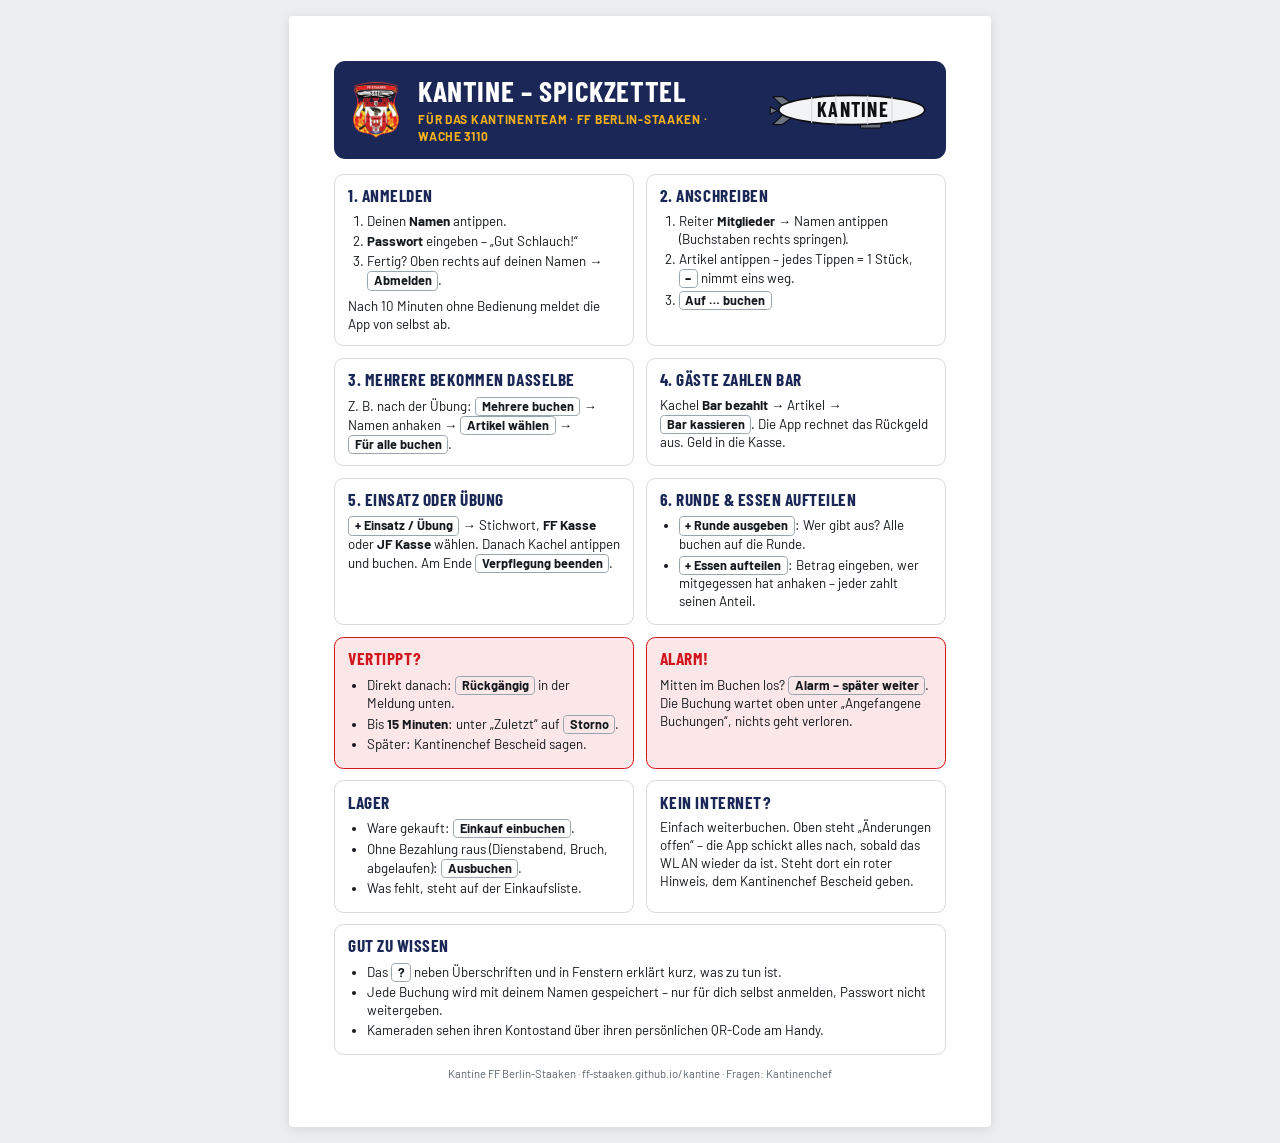
==== spickzettel.html @ f0d63e44 "Spickzettel für das Kantinenteam (A4, PDF und HTML) Co-Authored-By: Claude Opus 5.5 <noreply@anthrop" ====
<!doctype html>
<html lang="de">
<head>
<meta charset="utf-8">
<meta name="viewport" content="width=device-width,initial-scale=1">
<meta name="robots" content="noindex,nofollow">
<title>Spickzettel Kantinenteam – Kantine FF Staaken</title>
<link rel="icon" href="logo.png">
<style>
@font-face{font-family:"Barlow";font-weight:400;src:url(fonts/barlow-latin-400-normal.woff2) format("woff2")}
@font-face{font-family:"Barlow";font-weight:600;src:url(fonts/barlow-latin-600-normal.woff2) format("woff2")}
@font-face{font-family:"Barlow";font-weight:700;src:url(fonts/barlow-latin-700-normal.woff2) format("woff2")}
@font-face{font-family:"Barlow Condensed";font-weight:700;src:url(fonts/barlow-condensed-latin-700-normal.woff2) format("woff2")}
@page{size:A4;margin:10mm}
*{box-sizing:border-box}
body{margin:0;font:10pt/1.35 "Barlow",Arial,sans-serif;color:#15191e;background:#fff}
.sheet{max-width:186mm;margin:0 auto}
header{display:flex;align-items:center;gap:5mm;background:#1b2756;color:#fff;border-radius:3mm;padding:4mm 5mm;-webkit-print-color-adjust:exact;print-color-adjust:exact}
header img{height:15mm}
header h1{margin:0;font:700 22pt/1 "Barlow Condensed",Arial Narrow,sans-serif;text-transform:uppercase;letter-spacing:.02em}
header p{margin:1.5mm 0 0;color:#f7b21b;font-weight:700;font-size:9pt;letter-spacing:.06em;text-transform:uppercase}
header .zep{margin-left:auto;height:13mm}
.grid{display:grid;grid-template-columns:1fr 1fr;gap:3mm;margin-top:4mm}
.box{border:0.4mm solid #d6dbe1;border-radius:2.5mm;padding:3mm 3.5mm;break-inside:avoid}
.box.wide{grid-column:1/-1}
.box.red{border-color:#d2161e;background:#fbe7e8;-webkit-print-color-adjust:exact;print-color-adjust:exact}
h2{margin:0 0 2mm;font:700 13pt/1.1 "Barlow Condensed",Arial Narrow,sans-serif;text-transform:uppercase;letter-spacing:.03em;color:#1b2756}
.red h2{color:#d2161e}
ol,ul{margin:0;padding-left:5mm}
li{margin:0.6mm 0}
b{font-weight:700}
.k{display:inline-block;border:0.3mm solid #9aa4af;border-radius:1.2mm;padding:0 1.5mm;font-weight:700;font-size:9.5pt;white-space:nowrap}
footer{margin-top:3mm;text-align:center;color:#5b6570;font-size:8.5pt}
@media screen{body{background:#eceef1;padding:16px}.sheet{background:#fff;padding:12mm;border-radius:4px;box-shadow:0 2px 12px rgba(0,0,0,.1)}}
</style>
</head>
<body><div class="sheet">
<header>
  <img src="logo.png" alt="">
  <div><h1>Kantine – Spickzettel</h1><p>Für das Kantinenteam · FF Berlin-Staaken · Wache 3110</p></div>
  <svg class="zep" viewBox="0 0 260 74" xmlns="http://www.w3.org/2000/svg" aria-hidden="true"><path d="M30 37 L6 14 L22 14 L44 30 Z M30 37 L6 60 L22 60 L44 44 Z" fill="#6b7280" stroke="#0e1014" stroke-width="2" stroke-linejoin="round"/><path d="M14 37 L2 31 L2 43 Z" fill="#6b7280" stroke="#0e1014" stroke-width="2" stroke-linejoin="round"/><rect x="150" y="56" width="34" height="10" rx="3" fill="#6b7280" stroke="#0e1014" stroke-width="2"/><ellipse cx="136" cy="36" rx="120" ry="24" fill="#f3f4f6" stroke="#0e1014" stroke-width="3"/><path d="M70 15 V57 M110 12.5 V59.5 M162 12.5 V59.5 M202 15 V57" stroke="#d5d8de" stroke-width="2"/><text x="138" y="47" text-anchor="middle" font-family="'Barlow Condensed','Arial Narrow',Arial,sans-serif" font-weight="700" font-size="33" letter-spacing="2" fill="#0e1014">KANTINE</text></svg>
</header>

<div class="grid">
  <div class="box">
    <h2>1. Anmelden</h2>
    <ol>
      <li>Deinen <b>Namen</b> antippen.</li>
      <li><b>Passwort</b> eingeben – „Gut Schlauch!“</li>
      <li>Fertig? Oben rechts auf deinen Namen → <span class="k">Abmelden</span>.</li>
    </ol>
    <p style="margin:2mm 0 0">Nach 10 Minuten ohne Bedienung meldet die App von selbst ab.</p>
  </div>

  <div class="box">
    <h2>2. Anschreiben</h2>
    <ol>
      <li>Reiter <b>Mitglieder</b> → Namen antippen (Buchstaben rechts springen).</li>
      <li>Artikel antippen – jedes Tippen = 1 Stück, <span class="k">−</span> nimmt eins weg.</li>
      <li><span class="k">Auf … buchen</span></li>
    </ol>
  </div>

  <div class="box">
    <h2>3. Mehrere bekommen dasselbe</h2>
    <p style="margin:0">Z. B. nach der Übung: <span class="k">Mehrere buchen</span> → Namen anhaken → <span class="k">Artikel wählen</span> → <span class="k">Für alle buchen</span>.</p>
  </div>

  <div class="box">
    <h2>4. Gäste zahlen bar</h2>
    <p style="margin:0">Kachel <b>Bar bezahlt</b> → Artikel → <span class="k">Bar kassieren</span>. Die App rechnet das Rückgeld aus. Geld in die Kasse.</p>
  </div>

  <div class="box">
    <h2>5. Einsatz oder Übung</h2>
    <p style="margin:0"><span class="k">+ Einsatz / Übung</span> → Stichwort, <b>FF Kasse</b> oder <b>JF Kasse</b> wählen. Danach Kachel antippen und buchen. Am Ende <span class="k">Verpflegung beenden</span>.</p>
  </div>

  <div class="box">
    <h2>6. Runde &amp; Essen aufteilen</h2>
    <ul>
      <li><span class="k">+ Runde ausgeben</span>: Wer gibt aus? Alle buchen auf die Runde.</li>
      <li><span class="k">+ Essen aufteilen</span>: Betrag eingeben, wer mitgegessen hat anhaken – jeder zahlt seinen Anteil.</li>
    </ul>
  </div>

  <div class="box red">
    <h2>Vertippt?</h2>
    <ul>
      <li>Direkt danach: <span class="k">Rückgängig</span> in der Meldung unten.</li>
      <li>Bis <b>15 Minuten</b>: unter „Zuletzt“ auf <span class="k">Storno</span>.</li>
      <li>Später: Kantinenchef Bescheid sagen.</li>
    </ul>
  </div>

  <div class="box red">
    <h2>Alarm!</h2>
    <p style="margin:0">Mitten im Buchen los? <span class="k">Alarm – später weiter</span>. Die Buchung wartet oben unter „Angefangene Buchungen“, nichts geht verloren.</p>
  </div>

  <div class="box">
    <h2>Lager</h2>
    <ul>
      <li>Ware gekauft: <span class="k">Einkauf einbuchen</span>.</li>
      <li>Ohne Bezahlung raus (Dienstabend, Bruch, abgelaufen): <span class="k">Ausbuchen</span>.</li>
      <li>Was fehlt, steht auf der Einkaufsliste.</li>
    </ul>
  </div>

  <div class="box">
    <h2>Kein Internet?</h2>
    <p style="margin:0">Einfach weiterbuchen. Oben steht „Änderungen offen“ – die App schickt alles nach, sobald das WLAN wieder da ist. Steht dort ein roter Hinweis, dem Kantinenchef Bescheid geben.</p>
  </div>

  <div class="box wide">
    <h2>Gut zu wissen</h2>
    <ul>
      <li>Das <span class="k">?</span> neben Überschriften und in Fenstern erklärt kurz, was zu tun ist.</li>
      <li>Jede Buchung wird mit deinem Namen gespeichert – nur für dich selbst anmelden, Passwort nicht weitergeben.</li>
      <li>Kameraden sehen ihren Kontostand über ihren persönlichen QR-Code am Handy.</li>
    </ul>
  </div>
</div>

<footer>Kantine FF Berlin-Staaken · ff-staaken.github.io/kantine · Fragen: Kantinenchef</footer>
</div></body>
</html>
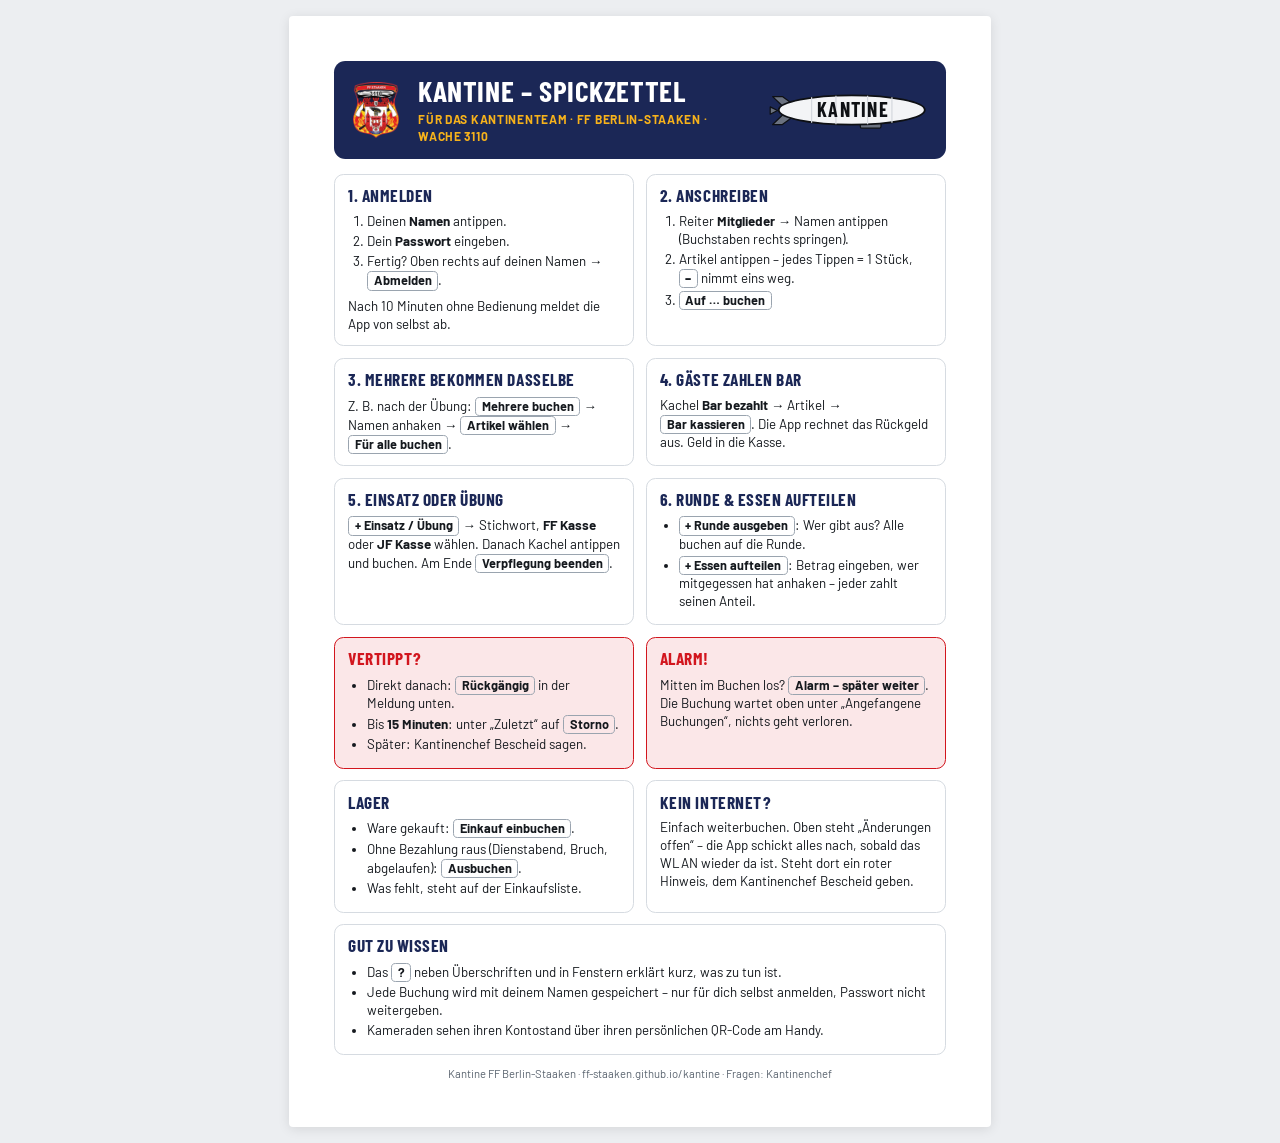
==== commit 3d109dd2: "Gruß beim An- und Abmelden schlicht: Hallo Anna! / Abgemeldet. Co-Authored-By: Claude Opus 5.5 <nore" ====
--- a/spickzettel.html
+++ b/spickzettel.html
@@ -46,7 +46,7 @@
     <h2>1. Anmelden</h2>
     <ol>
       <li>Deinen <b>Namen</b> antippen.</li>
-      <li><b>Passwort</b> eingeben – „Gut Schlauch!“</li>
+      <li>Dein <b>Passwort</b> eingeben.</li>
       <li>Fertig? Oben rechts auf deinen Namen → <span class="k">Abmelden</span>.</li>
     </ol>
     <p style="margin:2mm 0 0">Nach 10 Minuten ohne Bedienung meldet die App von selbst ab.</p>
